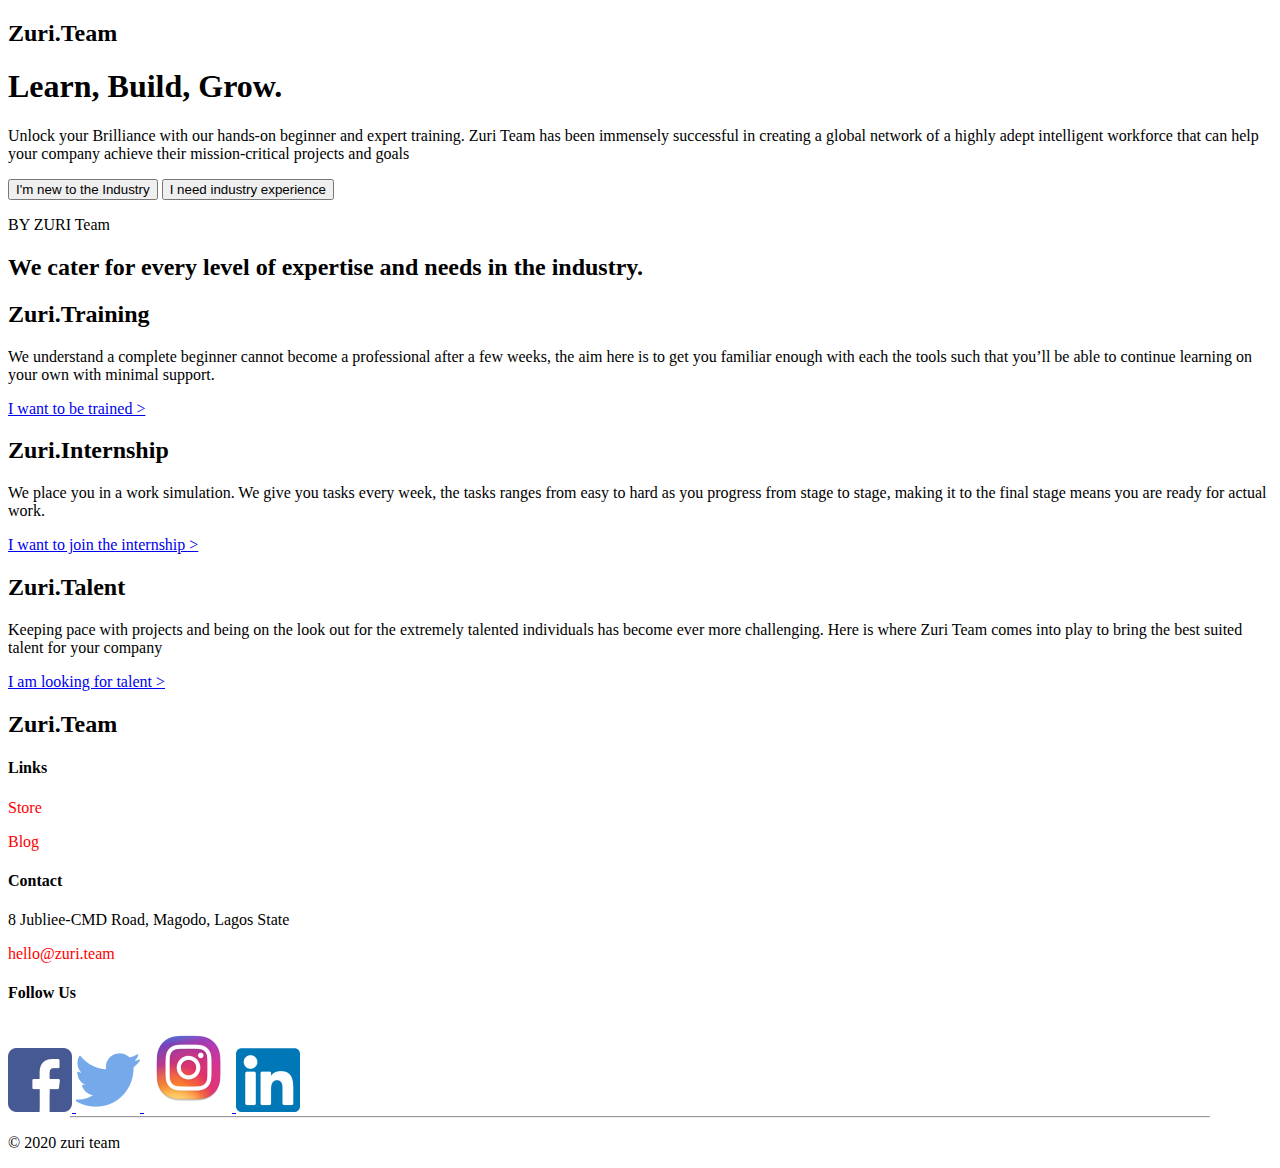
==== index.html @ 7cdbe578 "My First Commit" ====
<!DOCTYPE html>
<html lang="en">
<head>
    <meta charset="UTF-8">
    <meta http-equiv="X-UA-Compatible" content="IE=edge">
    <meta name="viewport" content="width=device-width, initial-scale=1.0">
    <title>Replicate|Zuri</title>
    <link rel="stylesheet" href="Style.css">
    <script src="Script.js"></script>
</head>
<body>
   
    <main>
        <section class="section1">
            <div class="logo">
                <h2>Zuri<span>.</span>Team</h2>
            </div>
            <div class="motto">
                <h1>Learn, Build, Grow.</h1>
            </div>
            <div class="about">
                <p>Unlock your Brilliance with our hands-on <span>beginner</span> and <span>expert training</span>. Zuri Team has been immensely successful in creating a global network of a highly adept intelligent workforce that can help your company achieve their mission-critical <span>projects and goals</span></p>
            </div>
            <div class="buttons">
               <a href="imnew.html"><button class="button1">I'm new to the Industry</button></a> 
               <a href="industryexp.html"><button class="button2">I need industry experience</button></a>
            </div>
        </section>

        <section class="section2">
            <div>
                <p>BY ZURI Team</p>
                <h2>We cater for every level of expertise and needs in the industry.</h2>
            </div>
        </section>

        <section class="section3">
                <div class="article1">
                    <div class="logo">
                        <h2>Zuri<span>.</span>Training</h2>
                    </div>
                    <div class="content">
                        <p>We understand a complete beginner cannot become a professional after a few weeks, the aim here is to get you familiar enough with each the tools such that you’ll be able to continue learning on your own with minimal support.</p>
                        <a href="#" class="link">I want to be trained > </a> 
                    </div>
                </div>
                
                <div class="article2">
                    <div class="logo">
                        <h2>Zuri<span>.</span>Internship</h2>
                    </div>
                    <div class="content">
                        <p>We place you in a work simulation. We give you tasks every week, the tasks ranges from easy to hard as you progress from stage to stage, making it to the final stage means you are ready for actual work.</p>
                        <a href="#" class="link">I want to join the internship > </a> 
                    </div>
                </div>

                <div class="article3">
                    <div class="logo">
                        <h2>Zuri<span>.</span>Talent</h2>
                    </div>
                    <div class="content">
                        <p>Keeping pace with projects and being on the look out for the extremely talented individuals has become ever more challenging. Here is where Zuri Team comes into play to bring the best suited talent for your company</p>
                        <a href="#" class="link">I am looking for talent > </a> 
                    </div>
                </div>            
        </section>

        <section class="section4">
            <div class="logo">
                <h2>Zuri<span>.</span>Team</h2>
            </div>
            <div class="links">
                <h4>Links</h4>
                <p style="color: red;">Store</p>
                <p style="color: red;">Blog</p>
            </div>
            <div class="contact">
                <h4>Contact</h4>
                <p>8 Jubliee-CMD Road, Magodo, Lagos State</p>
                <a style="color: red; text-decoration: none;" href="#">hello@zuri.team</a>
            </div>
            <div class="empty"></div>
            <div class="followus">
                <h4>Follow Us</h4>
                <div class="symbols">
                    <a href="https://www.facebook.com/thezuriteam?_rdc=1&_rdr"> <img src="./images/fb.png" alt="facebook link"> </a>
                    <a href="https://twitter.com/theZuriTeam"> <img src="./images/twitter.png" alt="twitter link"> </a>
                    <a href="https://www.instagram.com/thezuriteam/"> <img src="./images/IG.png" alt="instagram link"> </a>
                    <a href="#"> <img src="./images/in.png" alt="linkedin link"> </a>
                </div>
                
            </div>
        </section>

    </main>
    
    
    <footer>
        <hr style="width: 90%; margin: auto;">
        <p> &copy 2020 zuri team</p>
    </footer>

</body>
</html>
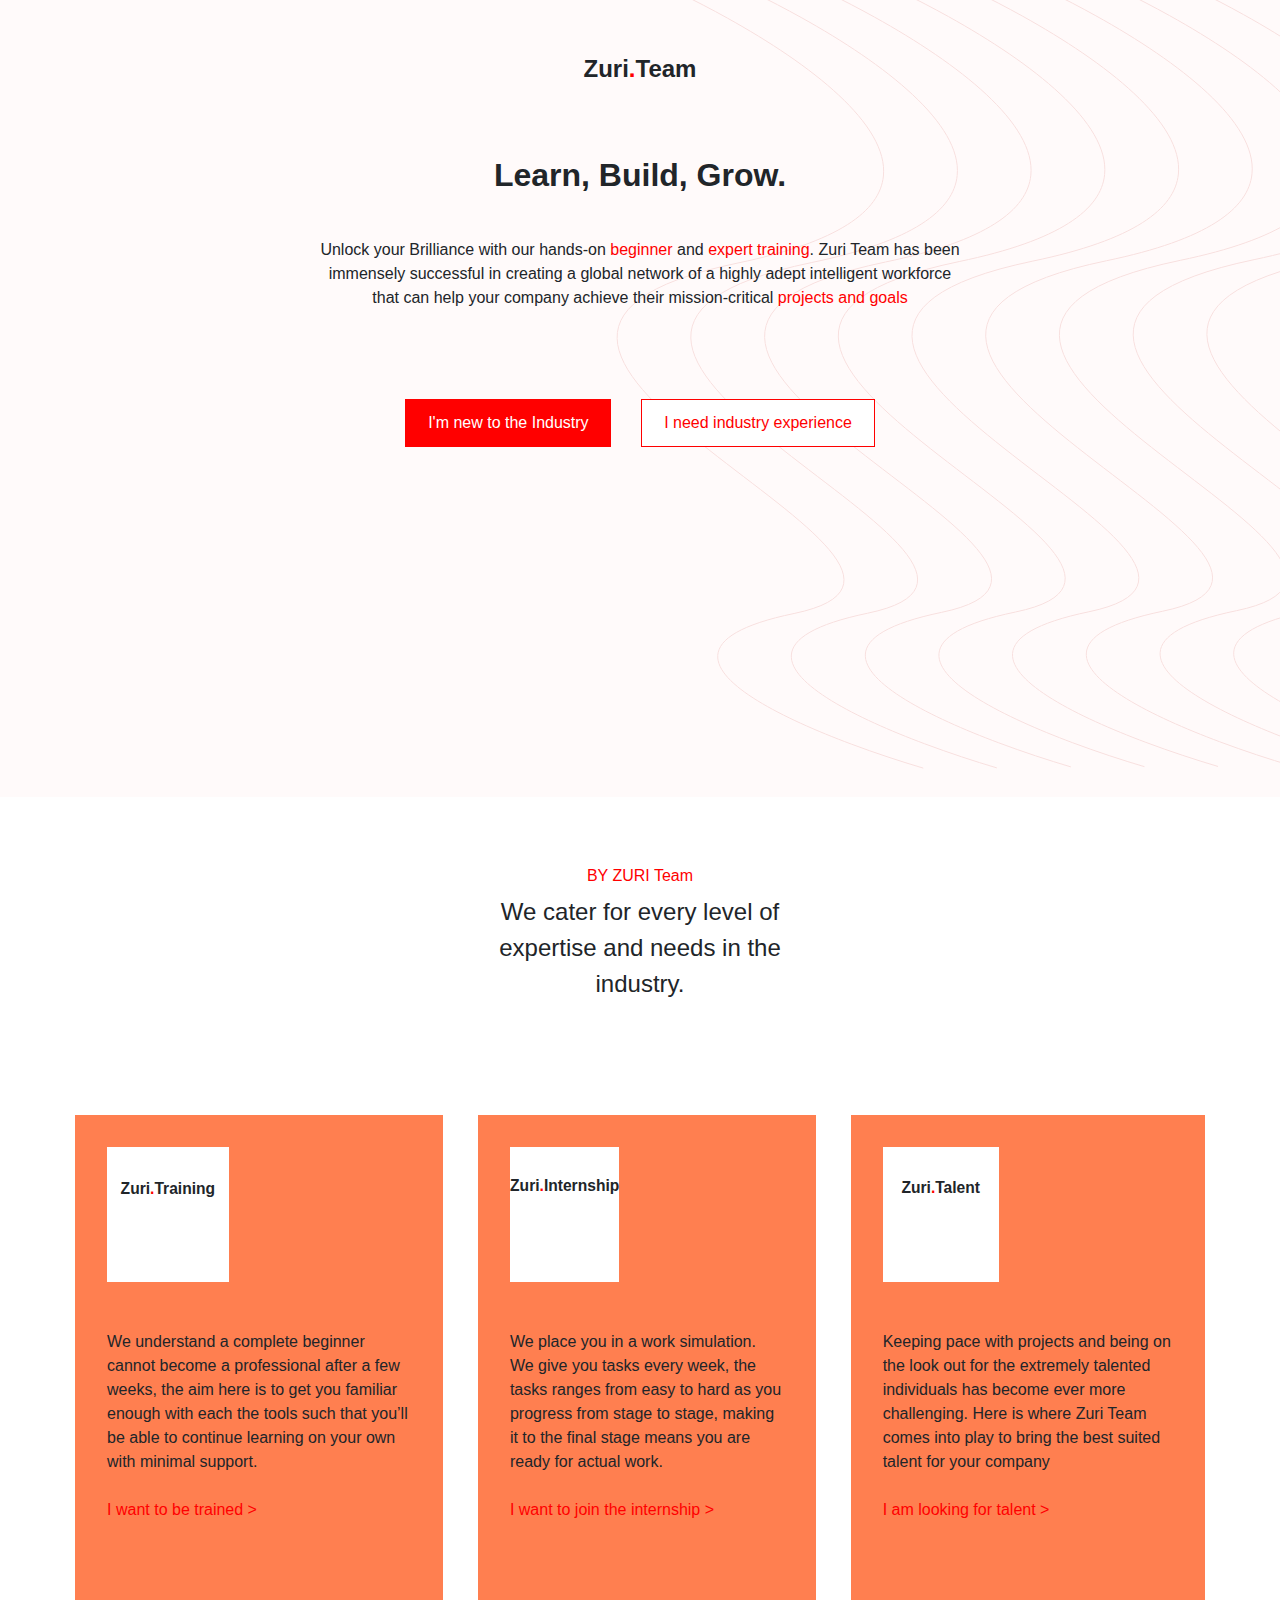
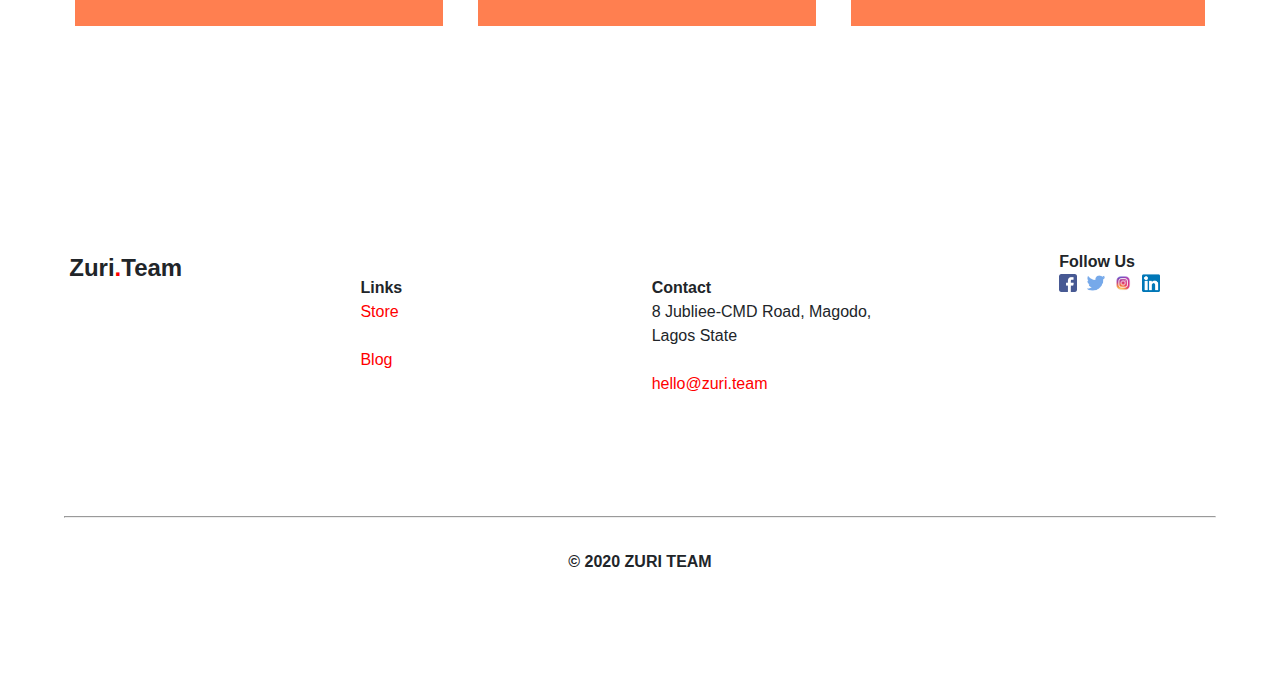
==== commit a0ab91a3: "rename my css and js files in the HTML file" ====
--- a/index.html
+++ b/index.html
@@ -5,8 +5,8 @@
     <meta http-equiv="X-UA-Compatible" content="IE=edge">
     <meta name="viewport" content="width=device-width, initial-scale=1.0">
     <title>Replicate|Zuri</title>
-    <link rel="stylesheet" href="Style.css">
-    <script src="Script.js"></script>
+    <link rel="stylesheet" href="style.css">
+    <script src="script.js"></script>
 </head>
 <body>
    
--- a/style.css
+++ b/style.css
@@ -0,0 +1,230 @@
+* {
+    margin: 0;
+    padding: 0;
+    box-sizing: border-box;
+}
+
+body {
+    
+    font-family: -apple-system,BlinkMacSystemFont,"Segoe UI",Roboto,"Helvetica Neue",Arial,"Noto Sans",sans-serif,"Apple Color Emoji","Segoe UI Emoji","Segoe UI Symbol","Noto Color Emoji";
+    font-size: 1rem;
+    font-weight: 400;
+    line-height: 1.5;
+    color: #212529;
+    text-align: left;
+    background-color: #fff;
+}
+ 
+/*----Styling the first section of the main----*/
+
+main {
+    text-align: center;
+    margin: auto;
+    
+    
+}
+
+main .section1 {
+    height: 800px;
+    padding-top: 4%;
+    background-image: url(./images/background-image.svg);
+    background-size: cover;
+    background-position: center center;
+    background-repeat: no-repeat;
+}
+
+main .section1 .logo {
+    font-weight: bolder;
+    text-align: center;
+
+}
+
+span {
+    color: red;
+}
+
+main .motto {
+    padding-top: 5%;
+}
+
+main .about {
+    padding-top: 3%;
+    width: 50%;
+    margin: auto;
+}
+
+main .about p span {
+    color: red;
+}
+
+main .buttons {
+    margin-top: 6%;
+}
+
+main .button1 {
+    border: 1px solid red;
+    padding: 1.1% 1.7%;
+    background-color: red;
+    color: white;
+    font-size: medium;
+    margin: 1%;
+}
+
+main .button1:hover {
+    background-color: white;
+    color: red;
+}
+
+main .button2 {
+    border: 1px solid red;
+    padding: 1.1% 1.7%;
+    background-color: white;
+    color: red;
+    font-size: medium;
+    margin: 1%;
+}
+
+main .button2:hover {
+    background-color: red;
+    color: white;
+}
+
+/*----Styling the second section----*/
+.section2 {
+    margin-top: 5%;
+    margin-bottom: 5%;
+}
+
+.section2 div {
+    width: 29%;
+    margin: auto;
+}
+
+.section2 div p {
+    color: red;
+    padding-bottom: 1.5%;
+}
+
+.section2 div h2 {
+    font-weight: 500;
+}
+
+/*----Styling the third section----*/
+
+.section3 {
+    display: flex;
+    width: 96%;
+    margin: auto;
+    padding: 2rem;
+    text-align: left;   
+    padding-bottom: 7rem; 
+}
+
+.section3 .logo {
+    font-size: 0.65rem;
+    font-weight: 100;
+    text-align: center;
+    background-color: white;
+    width: 40%;
+    height: 15vh;
+    margin-bottom: 3rem;
+}
+
+.section3 .logo h2 {
+    padding-top: 25%;
+    padding-bottom: 1.5rem;
+}
+
+.section3 .content {
+    padding-bottom: 4.5rem;
+}
+
+.section3 .content p {
+    padding-bottom: 1.5rem;
+}
+
+.section3 .content a {
+    padding-bottom: 4rem;
+    text-decoration: none;
+    color: red;
+}
+
+.section3 .article1 {
+    margin: 1.5%;
+    background-color: coral;
+    padding: 2rem;
+}
+
+.section3 .article2 {
+    margin: 1.5%;
+    background-color: coral;
+    padding: 2rem;
+}
+
+.section3 .article3 {
+    margin: 1.5%;
+    background-color: coral;
+    padding: 2rem;
+}
+
+/*----Styling the fourth section----*/
+.section4 {
+    display: flex;
+    width: 96%;
+    margin: auto;
+    padding: 2rem;
+    text-align: left;
+    justify-content: center;
+    align-items: center;
+    height: 40vh;
+}
+
+.section4 .logo {
+    
+    width: 25%;
+    height: 19vh;
+
+}
+
+.section4 .links {
+    
+    width: 25%;
+}
+
+.section4 .contact {
+    
+    width: 22%;
+
+}
+
+.section4 .empty {
+    width: 13%;
+}
+
+.section4 .followus {
+    
+    width: 13%;
+    height: 19vh;
+}
+
+.section4 .followus .symbols img {
+    width: 18px !important;
+    margin-right: 5px;
+}
+
+.section4 p {
+    margin-bottom: 1.5rem;
+}
+
+.section4 .followus .symbols a {
+    text-decoration: none;
+}
+/*----Styling the footer----*/
+footer p {
+    padding-top: 2rem;
+    padding-bottom: 7rem;
+    text-transform: uppercase;
+    text-align: center;
+    font-weight: bolder;
+    color: #212529;
+}